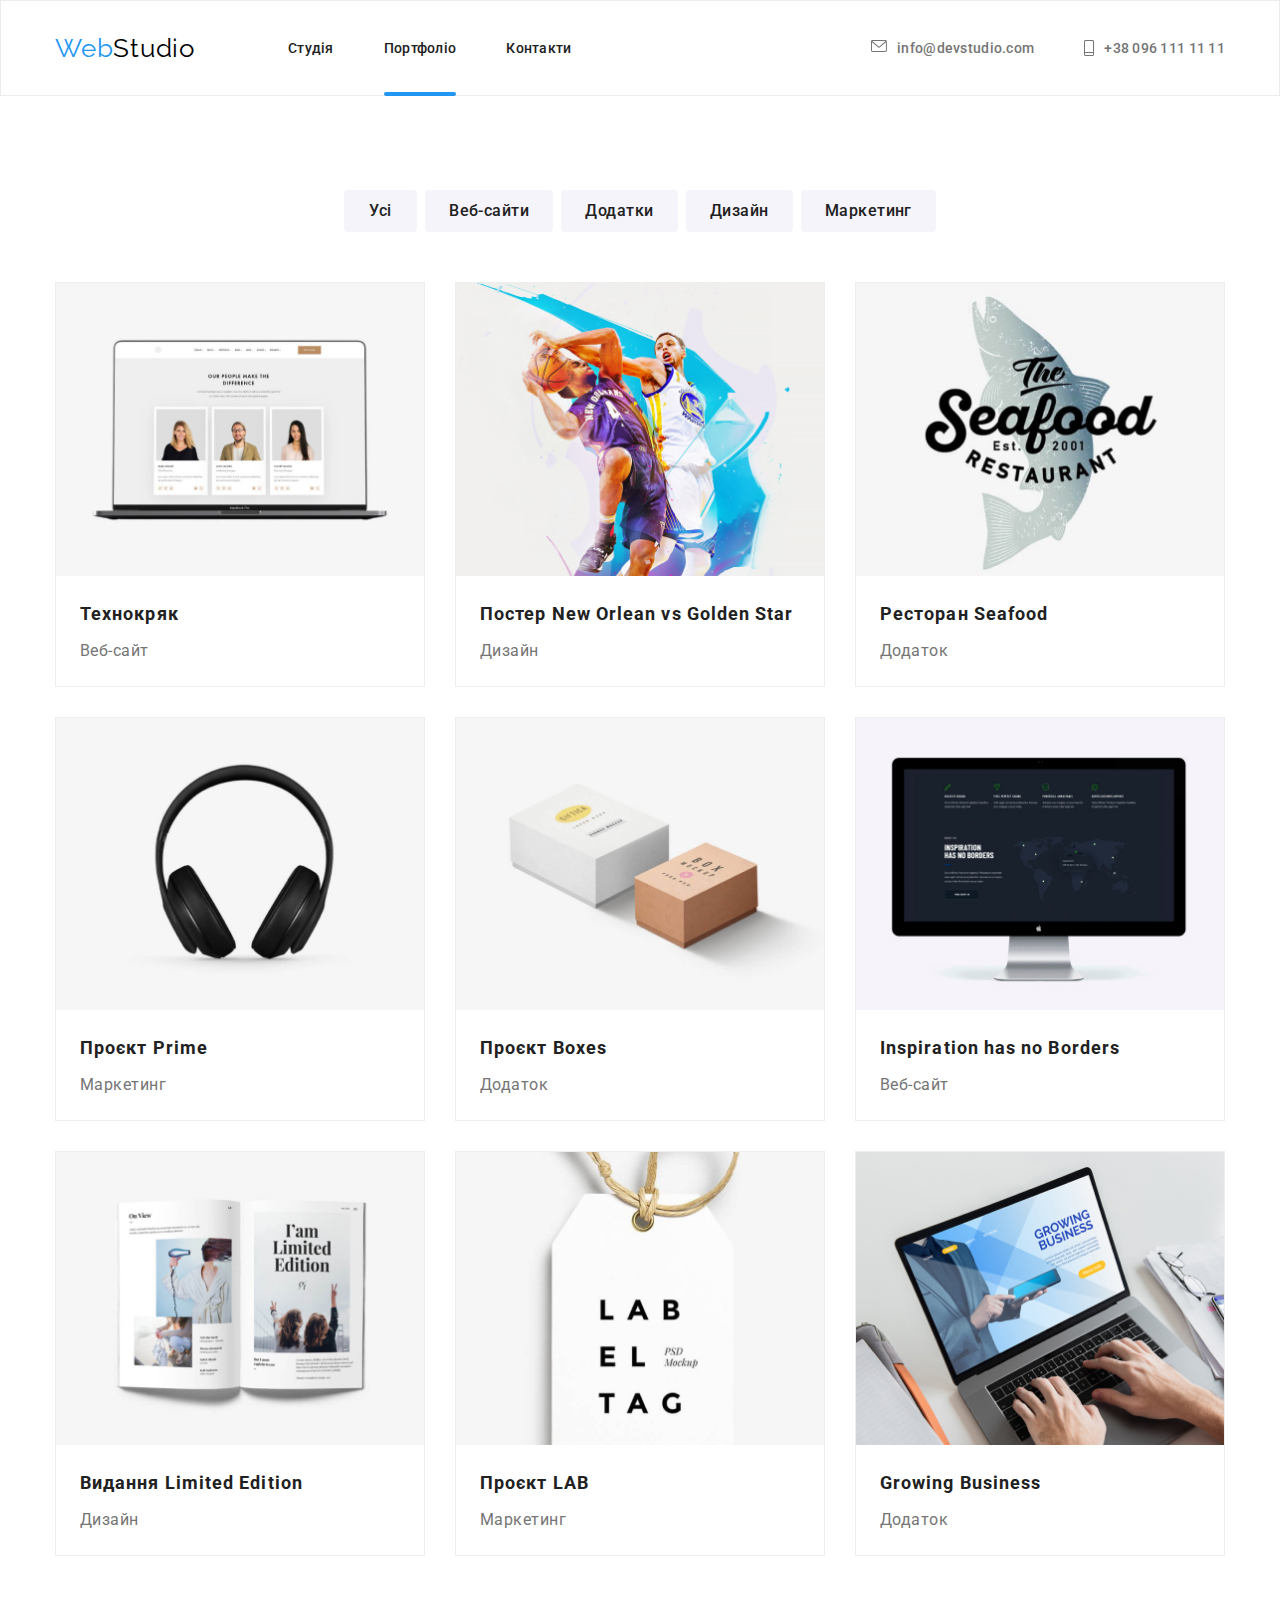
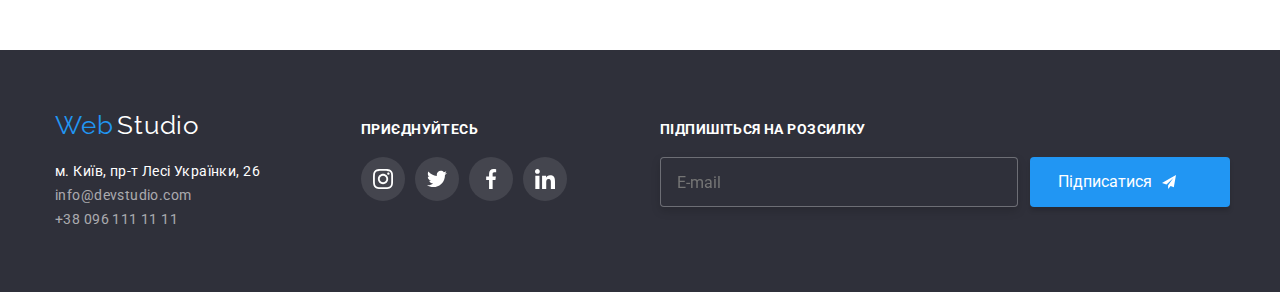
==== portfolio.html @ b342662a "dz" ====
<!DOCTYPE html>
<html lang="uk">
<head>
    <meta charset="UTF-8">
    <meta http-equiv="X-UA-Compatible" content="IE=edge">
    <meta name="viewport" content="width=device-width, initial-scale=1.0">
    <link rel="preconnect" href="https://fonts.googleapis.com">
    <link rel="preconnect" href="https://fonts.gstatic.com" crossorigin>
    <link href="https://fonts.googleapis.com/css2?family=Raleway:wght@700&family=Roboto:wght@400;500;700;900&display=swap" rel="stylesheet">
    <link rel="stylesheet"
    href="https://cdnjs.cloudflare.com/ajax/libs/modern-normalize/1.0.0/modern-normalize.min.css"/>
    <link rel="stylesheet" href="./css/styles.css">
    <title> Document </title>
    <link rel="stylesheet" href="./css/styles.css">
</head>
<body>
    <header class="page-header">
        <div class="container">
            <div class="header-container">
        <nav class="header-nav">
        <div class="logo">
        <a href="./index.html" class="logo-w">Web</a>
        <a href="./index.html" class="logo-st">Studio</a>
        </div>

        <ul class="site-nav-list">
            <li> <a href="./index.html" class="link">Студія</a></li>
            <li> <a href="./portfolio.html" class="link current">Портфоліо</a></li>
            <li> <a href="" class="link">Контакти</a></li>
        </ul>
        </nav>
        <ul class="contact-nav-list">
            <li><a href="mailto:info@devstudio.com" class="link-mail">
                <svg class="icon" width="16" height="12">
                    <use href="./images/icons.svg#mail"></use>
                </svg>
                info@devstudio.com</a>
            </li>
            <li><a href="tel:+380961111111" class="link-tel">
                <svg class="icon" width="10" height="16">
                    <use href="./images/icons.svg#tel"></use>
                </svg>
                +38 096 111 11 11 </a>
            </li>
        </ul>
        </div>
        </div>
    </header>
        <section class="section-portfolio">
            <div class="container-portfolio">    
            <h1 class="visually-hidden"> фільтр</h1>
            <ul class="button-list">
                <li>
                    <button type="button" class="button-filter">Усі</button>
                </li>
                <li>
                    <button type="button" class="button-filter">Веб-сайти</button>
                </li>
                <li>
                    <button type="button" class="button-filter">Додатки</button>
                </li>
                <li>
                    <button type="button" class="button-filter">Дизайн</button>
                </li>
                <li>
                    <button type="button" class="button-filter">Маркетинг</button>
                </li>
            </ul>

            <ul class="list-works">
                <li class="works">
                    <div class="works-img"> 
                    <img src="./images/imgp1.jpg" alt="фото людей" width="370"/>
                    <div class="works-overlay">
                        <p>Ресурс пропонує комплексні пропозиції з різним
                        рівнем функціоналу та сервісів. Все це дозволить
                        відвідувачу отримати вичерпні відомості про компанію чи приватну особу.
                        </p>
                    </div>
                    </div>
                    <div class="works-title">  
                    <h2 class="portfolio-title">Технокряк</h2>
                    <p class="portfolio-paragraph">Веб-сайт</p>
                </div> 
                </li>
                <li class="works">
                    <div class="works-img"> 
                    <img src="./images/imgp2.jpg" alt="два баскетболісти з м'ячем" width="370"/>
                    <div class="works-overlay">
                        <p>Ресурс пропонує комплексні пропозиції з різним
                        рівнем функціоналу та сервісів. Все це дозволить
                        відвідувачу отримати вичерпні відомості про компанію чи приватну особу.
                        </p>
                    </div>
                    </div>
                    <div class="works-title">
                    <h2 class="portfolio-title">Постер New Orlean vs Golden Star</h2>
                    <p class="portfolio-paragraph">Дизайн</p>
                </div>
                </li>
                <li class="works">
                    <div class="works-img"> 
                    <img src="./images/imgp3.jpg" alt="назва ресторану" width="370"/>
                    <div class="works-overlay">
                        <p>Ресурс пропонує комплексні пропозиції з різним
                        рівнем функціоналу та сервісів. Все це дозволить
                        відвідувачу отримати вичерпні відомості про компанію чи приватну особу.
                        </p>
                    </div>
                    </div>
                    <div class="works-title">  
                    <h2 class="portfolio-title">Ресторан Seafood</h2>
                    <p class="portfolio-paragraph">Додаток</p>
                </div>
                </li>
                <li class="works">
                    <div class="works-img"> 
                    <img src="./images/imgp4.jpg" alt="навушники" width="370"/>
                    <div class="works-overlay">
                        <p>Ресурс пропонує комплексні пропозиції з різним
                        рівнем функціоналу та сервісів. Все це дозволить
                        відвідувачу отримати вичерпні відомості про компанію чи приватну особу.
                        </p>
                    </div>
                    </div>
                    <div class="works-title">     
                    <h2 class="portfolio-title">Проєкт Prime</h2>
                    <p class="portfolio-paragraph">Маркетинг</p>
                </div>
                </li>
                <li class="works">
                    <div class="works-img">
                    <img src="./images/imgp5.jpg" alt="дві коробки" width="370"/>
                    <div class="works-overlay">
                        <p>Ресурс пропонує комплексні пропозиції з різним
                        рівнем функціоналу та сервісів. Все це дозволить
                        відвідувачу отримати вичерпні відомості про компанію чи приватну особу.
                        </p>
                    </div>
                    </div>
                    <div class="works-title">    
                    <h2 class="portfolio-title">Проєкт Boxes</h2>
                    <p class="portfolio-paragraph">Додаток</p>
                </div>
                </li>
                <li class="works">
                    <div class="works-img">
                    <img src="./images/imgp6.jpg" alt="монітор" width="370"/>
                    <div class="works-overlay">
                        <p>Ресурс пропонує комплексні пропозиції з різним
                        рівнем функціоналу та сервісів. Все це дозволить
                        відвідувачу отримати вичерпні відомості про компанію чи приватну особу.
                        </p>
                    </div>
                    </div>
                    <div class="works-title">    
                    <h2 class="portfolio-title">Inspiration has no Borders</h2>
                    <p class="portfolio-paragraph">Веб-сайт</p>
                </div>
                </li>
                <li class="works">
                    <div class="works-img">
                    <img src="./images/imgp7.jpg" alt="відкрита книга" width="370"/>
                    <div class="works-overlay">
                        <p>Ресурс пропонує комплексні пропозиції з різним
                        рівнем функціоналу та сервісів. Все це дозволить
                        відвідувачу отримати вичерпні відомості про компанію чи приватну особу.
                        </p>
                    </div>
                    </div>
                    <div class="works-title">    
                    <h2 class="portfolio-title">Видання Limited Edition</h2>
                    <p class="portfolio-paragraph">Дизайн</p>
                </div>
                </li>
                <li class="works">
                    <div class="works-img">
                    <img src="./images/imgp8.jpg" alt="зображеня літер" width="370"/>
                    <div class="works-overlay">
                        <p>Ресурс пропонує комплексні пропозиції з різним
                        рівнем функціоналу та сервісів. Все це дозволить
                        відвідувачу отримати вичерпні відомості про компанію чи приватну особу.
                        </p>
                    </div>
                    </div>
                    <div class="works-title">    
                    <h2 class="portfolio-title">Проєкт LAB</h2>
                    <p class="portfolio-paragraph">Маркетинг</p>
                </div>
                </li>
                <li class="works">
                    <div class="works-img">
                    <img src="./images/imgp9.jpg" alt="ноутбук" width="370"/>
                    <div class="works-overlay">
                        <p>Ресурс пропонує комплексні пропозиції з різним
                        рівнем функціоналу та сервісів. Все це дозволить
                        відвідувачу отримати вичерпні відомості про компанію чи приватну особу.
                        </p>
                    </div>
                    </div>
                    <div class="works-title">    
                    <h2 class="portfolio-title">Growing Business</h2>
                    <p class="portfolio-paragraph">Додаток</p>
                </div>
                </li>
            </ul>
        </div>
    </section>
        
    <footer class="footer">
        <div class="footer-container container">
            <div class="info"> 
            <a href="./index.html" class="logo-w">Web</a>
            <a href="./index.html" class="logo-footer">Studio</a>
            <address>
                <ul class="footer-site-nav-list">
                    <li> <a class="contact-address" href="https://goo.gl/maps/CPtrU1FHBa2aNyZL9" 
                        target="_blank" rel="noopener norewferrer nofollo">
                        м. Київ, пр-т Лесі Українки, 26</a></li>
                    <li> <a class="contact" href="mailto:info@devstudio.com">info@devstudio.com </a></li>
                    <li> <a class="contact" href="tel:+38 0961111111">+38 096 111 11 11 </a></li>
                </ul> 
            </address>
            </div> 
            <div class="footer-box">
                <h3 class="footer-title">Приєднуйтесь</h3>
                <ul class="footer-social">
                    <li class="social-item">
                        <a class="footer-social-link link" href="#"> 
                        <svg class="footer-social-icon" width="20" height="20">
                            <use href="./images/icons.svg#instagram"></use>
                        </svg>
                        </a>
                    </li>
                    <li class="social-item">
                        <a class="footer-social-link link" href="#"> 
                        <svg class="footer-social-icon" width="20" height="20">
                            <use href="./images/icons.svg#twitter"></use>
                        </svg>
                        </a>
                    </li>
                    <li class="social-item">
                        <a class="footer-social-link link" href="#"> 
                        <svg class="footer-social-icon" width="20" height="20">
                            <use href="./images/icons.svg#facebook"></use>
                        </svg>
                        </a>
                    </li>
                    <li class="social-item">
                        <a class="footer-social-link link" href="#"> 
                        <svg class="footer-social-icon" width="20" height="20">
                            <use href="./images/icons.svg#linkedin"></use>
                        </svg>
                        </a>
                    </li>
                </ul>
            </div> 
        <div class="footer-shell">
            <h3 class="footer-title">Підпишіться на розсилку</h3>
                <form class="footer-form">
                    <input type="email" name="user_email" class="footer-form-input" placeholder="E-mail">
                    <button type="submit" class="footer-form-submit">Підписатися
                        <svg class="icon-send" width="24" height="24" >
                            <use href="./images/icons.svg#icon-send"></use>
                        </svg>
                    </button>
                </form>
            </div>   
        </div>
        </footer>
    </body>
    </html>
---- css/styles.css ----
:root {
    --ptimary-text-color:#757575;
    --title-text-color:#212121;
    --accent-color: #2196F3;
    --background-header-color: #FFFFFF; 
    --logo-color: #000000; 
    --background-hero-color: #2F303A; 
    --hero-color: #FFFFFF;
    --background-features-color:#F5F5F5;
    --background-team-color:#F5F4FA;
    --icon-color:#AFB1B8;
    --header-border:#ECECEC;
    --transition-func:250ms cubic-bezier(0.4, 0, 0.2, 1);
    }
    h1, h2, h3, p {
        margin-top: 0;
    }

body {
    color:var(--ptimary-text-color);
    font-family: 'Roboto', sans-serif;
    }
.logo {
    display: flex;
    margin-right: 93px;
}    
.logo-w {
    font-family: 'Raleway', sans-serif;
    font-size: 26px;
    line-height: 1.17;
    letter-spacing: 0.03em;
    text-decoration: none;
    color: var(--accent-color); 
    }
.logo-st {
    font-family: 'Raleway', sans-serif;
    font-size: 26px;
    line-height: 1.17;
    letter-spacing: 0.03em;
    text-decoration: none;
    color:var(--logo-color);
    }
.list, .link, .link-mail, .link-tel, .site-nav-list,
.contact-nav-list, .button-list {
    display: flex;
    list-style: none;
    padding: 0;
    margin: 0;
    transition-property:color;
    transition: var(--transition-func);
    }
.link, .link-mail, .link-tel {
    text-decoration: none;
    color: inherit;
    font-weight: 500;
    font-size: 14px;
    line-height: 1.17;
    letter-spacing: 0.02em;
    }
.site-nav-list .link:hover,
.site-nav-list .link:focus {
    color: var(--accent-color); 
   
    }
.contact-nav-list .link-mail:hover,
.link-tel:hover,
.contact-nav-list .link-mail:focus,
.link-tel:focus{
    color: var(--accent-color); 
}

.link.current {
    position: relative;
    color: var(--accent-color);
}

.link.current:after {
    content: "";
    position: absolute;
    top: 52px;
    left: 0;
    background-color: var(--accent-color);
    display: block;
    width: 100%;
    height: 4px;
    border-radius: 2px;
    opacity: 1;
    transition-property: opacity;
    transition: var(--transition-func);
}
.list {
    display: flex;
    justify-content: center;
    gap: 30px;
    margin-top: 0;
    margin-bottom: 0;
}
.site-nav-list {
    display: flex;
    justify-content: center;
    flex-grow: 1;
    gap: 50px;
}
.contact-nav-list {
    display: flex;
    justify-content: flex-end;
    gap: 50px; 
}
.list-works {
    display: flex;
    flex-wrap: wrap;
    flex-basis: calc((100%-60px)/3);
    gap: 30px;
    padding: 0;
    margin: 50px 0 0 0;
    }
img {
    display: block;
    max-width: 100%;
    height: auto;
}
.page-header {
    padding: 32px 0;
    background-color:var(--background-header-color);
    border:1px solid var(--header-border);
    }
/*--------------site nav--------------*/
.site-nav-list .link {
   
    color: var(--title-text-color) ;
    }
.site-nav-list .contact-nav-list {
    display: flex;
    flex-grow: 1;
    }    
.contact-nav-list .link {
    color: var(--ptimary-text-color) ;
    }
.icon {
    fill: currentColor;
    margin-right: 10px;
}
/*-----------hero-------------*/
.header-nav {
    display: flex;
    justify-content: space-between;
    align-items: center;
}
.header-container {
    display: flex;
    justify-content: space-between;
    flex-grow: 1;
    align-items: center;
}
.container {
    width: 1200px;
    margin-left: auto;
    margin-right: auto;
    margin-top: 0;
    margin-bottom: 0;
    padding: 0 15px 0 15px;
}
.container-portfolio {
    width: 1200px;
    margin-left: auto;
    margin-right: auto;
    margin-top: 0;
    margin-bottom: 0;
    padding: 0 15px 0 15px;
}  

.hero {
    padding: 200px 0;
    background-color: var(--background-hero-color);
    color: var(--hero-color);
    text-transform: uppercase;
    text-align: center;
    width: 1600px;
    height: 600px;
    margin-left: auto;
    margin-right: auto;
    background-image: linear-gradient(to right,
    rgba(47, 48, 58, 0.4), rgba(47, 48, 58, 0.4)),
    url("../images/Img\ \(1\).jpg");
    }
.title {
    margin-top: 0;
    margin-bottom: 0;
    margin-left: auto;
    margin-right: auto;
    
    width: 696px;
    font-weight: 900;
    font-size: 44px;
    line-height: 1.36;
    letter-spacing: 0.06em;
    }
.features-img {
    position: relative;
}
.features-text {
    position: absolute;
    bottom: 0;
    margin: 0;
    padding: 27px 0;
    text-align: center;
    text-transform: uppercase;
    color: var(--hero-color);
    background-color: rgba(47, 48, 58, 0.8);
    width: 100%;
    
    font-weight: 700;
    font-size: 14px;
    line-height: 1.172;
    letter-spacing: 0.03em;
}  
.button {
    margin-top: 40px;
    border: 2px solid transparent;
    background-color: var(--accent-color);
    color: var(--hero-color);
    cursor: pointer;
    font-family: inherit;
    font-weight: 700;
    font-size: 16px;
    line-height: 1.88;
    letter-spacing: 0.06em;
    border-radius: 4px;
    padding: 10px 32px;
    min-width: 216px;
    height: 50px;
    }
.button-list {
    display: flex;
    justify-content: center;
    gap: 8px;
    margin-top: 0;
    margin-bottom: 0;
    }
.button-filter {
    
    margin: 0;
    padding: 6px 22px;
    min-width: 73px;
    background-color: var(--background-team-color);
    color: var(--title-text-color);
    border: 2px solid transparent;
    border-radius: 4px;
    cursor: pointer;
    font-family: inherit;
    font-weight: 500;
    font-size: 16px;
    line-height: 1.62; 
    letter-spacing: 0.03em; 
    transition-property: box-shadow, color, background-color;
    transition: var(--transition-func);

}   
.button-filter:hover, .button-filter:focus {
    box-shadow: 0px 3px 1px rgba(0, 0, 0, 0.1), 0px 1px 2px rgba(0, 0, 0, 0.08), 0px 2px 2px rgba(0, 0, 0, 0.12);
    border-radius: 4px;
    background-color: var(--accent-color);
    color: var(--hero-color);
}
.section-title {
    margin-bottom: 50px;
    color: var(--title-text-color);
    text-align: center;
    font-size: 36px;
    line-height: 1.17;
    letter-spacing: 0.06em;
   
    }
.section-features {
    margin: 0;
    padding: 94px 0;
  
    }
.section-features-title{
    margin: 0;
    padding: 0 0 94px 0;
   
}   
.features-title {
    margin-bottom: 0;
    color: var(--title-text-color);
    text-transform: uppercase;
    font-size: 14px;
    line-height: 1.17;
    letter-spacing: 0.03em;
    }
.features-list {
    width: 270px;
}

.features-list::before {
    display: block;
    content: "";
    height: 120px;
    margin-bottom: 30px;
    background-repeat: no-repeat;
    background-position: center;
    background-color:var(--background-team-color);
}
.icon-attention::before {
    background-image: url(../images/antenna.svg);  
}
.icon-punctuality::before {
    background-image: url(../images/clock.svg);  
}
.icon-planning::before {
    background-image: url(../images/diagram.svg);  
}
.icon-technology::before {
    background-image: url(../images/astronaut.svg);   
}
.features-paragraph {
    margin-top: 10px;
    margin-bottom: 0;
    font-size: 14px;
    line-height: 1.71;
    letter-spacing: 0.03em;
 }
.section-team {
    margin: 0;
    padding: 94px 0;
    background-color: var(--background-team-color);
 }
 .section-client {
    margin: 0;
    padding: 94px 0;
       
 }
 .img-team {
    background-color: var(--hero-color);
    box-shadow: 0px 1px 3px rgba(0, 0, 0, 0.12), 0px 1px 1px rgba(0, 0, 0, 0.14), 0px 2px 1px rgba(0, 0, 0, 0.2);
    border-radius: 0px 0px 4px 4px;
 }
.name-title {
    display: flex;
    justify-content: center;
    margin-top: 30px;
    margin-bottom: 0;
    color: var(--title-text-color);
    font-weight: 500;
    font-size: 16px;
    line-height: 1.17;
    letter-spacing: 0.03em;
    }
.name-paragraph {
    display: flex;
    justify-content: center;
    margin-top: 10px;
    margin-bottom: 0;
    font-size: 16px;
    line-height: 1.17;
    letter-spacing: 0.03em;
    }
.social {
    display: flex;
    padding: 16px 32px 30px 32px;
    gap: 10px;
    margin: 0;
    list-style: none;
}
.footer-social {
    list-style: none;
    display: flex; 
}
.social-icon .footer-social-icon {
    fill: currentColor;
}
.social-link:hover, .social-link:focus,
.footer-social-link:hover, .footer-social-link:focus {
    fill: var(--hero-color);
    background-color: var(--accent-color);
}
.social-link {
    display: flex;
    align-items: center;
    justify-content: center;
    width: 44px;
    height: 44px;
    background-color: var(--background-header-color);
    fill: var(--icon-color);
    border-radius: 50%;
    transition-property: fill, background-color;
    transition: var(--transition-func);
}
.client-list {
    display: flex;
    justify-content: center;
    align-items: center;
    list-style: none;
    margin: 0;
    padding: 0;
    gap: 30px;
}
.client-link {
    display: inline-block;
    padding: 16px 32px;
    width: 170px;
    height: 92px;
    border: 1px solid #AFB1B8;
    border-radius: 4px;
    fill:var(--icon-color) ;
    transition-property: fill;
    transition: var(--transition-func);
}
.client-link:hover, .client-link:focus {
    fill:var(--accent-color);
    border-color: var(--accent-color);
}
.client-icon {
    width: 106px; 
    height: 60px; 
 }
/*---------portfolio--------*/  
.section-portfolio {
    padding: 94px 0;
}
.works:hover {
    box-shadow: 0px 1px 1px rgba(0, 0, 0, 0.12), 0px 4px 4px rgba(0, 0, 0, 0.06), 1px 4px 6px rgba(0, 0, 0, 0.16);
}
.works {
    background:var(--hero-color);  
    border: 1px solid #EEEEEE;
    list-style: none;
    flex-basis: calc((100% - 60px) / 3);
    transition: box-shadow; 
    transition: var(--transition-func);
    
}
.works-img {
    position: relative; 
    overflow: hidden;
}
.works:hover .works-overlay{
    transform: translateY(0);
}
.works-overlay {
    position: absolute;
    top: 0;
    left: 0;
    transform: translateY(101%);
    transition: transform; 
    transition: var(--transition-func);
    width: 100%;
    height: 100%;
    padding: 63px 24px;
    color: var(--hero-color);
    background-color:rgba(33, 150, 243, 0.9);
    font-weight: 400;
    font-size: 18px;
    line-height: 1.556;
    letter-spacing: 0.03em;
}

.works-title {
    padding: 20px 24px;
}
.portfolio-title {
    margin: 0;
    color: var(--title-text-color);
    font-size: 18px;
    line-height: 2;
    letter-spacing: 0.06em;
    }
.portfolio-paragraph {
    margin-top: 4px;
    margin-bottom: 0;
    color: var(--ptimary-text-color);
    font-size: 16px;
    line-height: 1.88; 
    letter-spacing: 0.03em;
}

/*---------footer-----------*/
.footer {
    background-color: var(--background-hero-color);
    padding: 60px 0;
}
.footer-container {
    width: 1200px;
    display: flex;
    align-items: baseline;
    margin: auto;
}
.info {
    min-width: 236px;
    margin-right: 70px;
}
.logo-footer {
    font-family: 'Raleway', sans-serif;
    font-size: 26px;
    line-height: 1.17;
    letter-spacing: 0.03em;
    text-decoration: none;
    color:var(--hero-color);
    }
.footer-site-nav-list {
    list-style: none;
    padding: 20px 0 0 0;
    margin: 0; 
}
.footer-title {
    padding-top: 0;
    margin-bottom: 0;
    color: var(--background-header-color);
    text-transform: uppercase;
    font-size: 14px;
    line-height: 1.17;
    letter-spacing: 0.03em;
    }
.footer-social-link {
    display: flex;
    align-items: center;
    justify-content: center;
    width: 44px;
    height: 44px;
    background-color: rgba(255, 255, 255, 0.1);
    fill: var(--background-header-color);
    border-radius: 50%;
    padding: 0;
    transition-property: fill, background-color;
    transition: var(--transition-func);
}
.footer-social {
    display: flex;
    gap: 10px;
    padding: 0;
    margin: 20px 0 0 0;
}
.contact {
    font-style: normal;
    text-decoration: none;
    color:rgba(255, 255, 255, 0.6);
    font-size: 14px;
    line-height: 1.71;
    letter-spacing: 0.03em;
}
.footer-contact {
    margin-top: 12px;
}
.contact-address {
    font-style: normal;
    text-decoration: none;
    color:var(--hero-color);
    font-size: 14px;
    line-height: 1.71;
    letter-spacing: 0.03em;
}
.footer-shell {
    margin-left: 93px;
}
.footer-form {
    display: flex;
    margin-top: 20px;
}

.footer-form-input{
    width: 358px;
    height: 50px;
    padding-left: 16px;
    margin-right: 12px;
    border-radius: 4px;
    color: var(--hero-color);
    border: 1px solid rgba(255, 255, 255, 0.3);
    filter: drop-shadow(0px 4px 4px rgba(0, 0, 0, 0.15));
    transition: border-color var(--transition-func);
    background-color: var(--background-hero-color);
}
.footer-form-input:focus {
    outline: none;
    border-color: var(--accent-color);
}
.footer-form-submit {
    display: flex;
    align-items: center;
    text-align: center;
    padding-left: 28px;
    width: 200px;
    height: 50px;
    color: var(--hero-color);
    background:var(--accent-color);
    border: var(--accent-color);
    box-shadow: 0px 4px 4px rgba(0, 0, 0, 0.15);
    border-radius: 4px;
    cursor: pointer;
}
.icon-send {
    padding-left: 10px;
}
.visually-hidden {
      position: absolute;
      white-space: nowrap;
      width: 1px;
      height: 1px;
      overflow: hidden;
      border: 0;
      padding: 0;
      clip: rect(0 0 0 0);
      clip-path: inset(50%);
      margin: -1px;
  }
  /*-------modal--------*/
.backdrop {
    position: fixed;
    top: 0;
    left: 0;
    width: 100%;
    height: 100%;
    background-color: rgba(0, 0, 0, 0.2);
    opacity: 1;
    transition-property: visibility opacity;
    transition: var(--transition-func);
}
.button-modal {
    position: absolute;
    top: 0;
    right: 0;
    padding: 0;
    margin: 0;
    border: 0;
 }
.icon-close {
    background: var(--hero-color);
}
.modal {
    width: 100%;
    max-width: 528px;
    height: 100%;
    max-height: 581px;
    position: absolute;
    top: 50%;
    left: 50%;
    padding: 40px;
    transform: translate(-50%, -50%) scale(100%) ;
    background-color: var(--hero-color);
    box-shadow: 0px 1px 3px rgba(0, 0, 0, 0.12), 0px 1px 1px rgba(0, 0, 0, 0.14), 0px 2px 1px rgba(0, 0, 0, 0.2);
    border-radius: 4px;
    transition-property: transform opaciti ;
    transition-duration: 1000ms;
    transition-timing-function: cubic-bezier(0.4, 0, 0.2, 1);
   
}
.backdrop.is-hidden .modal {
    transform: translate(-50%, -50%) scale(0%);

}
.backdrop.is-hidden {
    visibility: hidden;
    opacity: 1;
    pointer-events: none;
    transition: opaciti;
}
.modal-form {
    display: flex;
    flex-direction: column;
}
.feedback-form {
    font-weight: 700;
    font-size: 20px;
    line-height: 1.15;
    letter-spacing: 0.03em;
    color:var(--title-text-color);
}
.modal-form-field {
    margin-bottom: 10px;
}
.modal-form-desc {
    display: block;
    margin-bottom: 4px;
    font-size: 12px;
    line-height: 1.167;
    letter-spacing: 0.01em;
    color: var(--ptimary-text-color)

}
.modal-form-input {
    width: 100%;
    height: 40px;
    border: 1px solid rgba(33, 33, 33, 0.2);
    border-radius: 4px;
    padding-left: 42px;
    transition: border-color var(--transition-func);
}
.modal-form-input:focus {
    outline: none;
    border-color: var(--accent-color);
}
.modal-form-input:focus + .form-field-icon {
    fill: var(--accent-color);
}
.modal-form-wrapper {
    display: block;
    position: relative;
     
}
.form-field-icon {
    position: absolute;
    top: 50%;
    left: 12px;
    transform: translateY(-50%);
    transition: fill var(--transition-func);
}
.modal-form-message {
    resize: none;
    width: 100%;
    height: 120px;
    padding: 12px 16px;
    transition: border-color var(--transition-func);
    border: 1px solid rgba(33, 33, 33, 0.2);
    border-radius: 4px;
}
.modal-form-message::placeholder{
    font-size: 12px;
    line-height: 1.167;
    letter-spacing: 0.01em;
    color: rgba(117, 117, 117, 0.5);
}

.modal-form-message:focus {
    outline: none;
    border-color: var(--accent-color);
}
.modal-form-check-desc::before{
    display: block;
    content: "";
    margin-right: 8px;
    width: 16px;
    height: 15px;
    border: 1px solid var(--title-text-color);
    cursor: pointer;
    border-radius: 2px;
}
.modal-form-check:checked + .modal-form-check-desc::before {
background-image: url(../images/icon-check.svg);
}
.modal-form-check:focus + .modal-form-check-desc::before {
outline: var(--accent-color);
}
.modal-form-check-desc {
    display:flex;
    align-items: center;
    font-size: 14px;
    line-height: 1.714;
    letter-spacing: 0.03em;
    color: var(--ptimary-text-color);  
    margin-bottom: 30px;
}
.modal-form-submit {
    display: block;
    padding: 0;
    margin-left: auto;
    margin-right: auto;
    width: 200px;
    height: 50px;
    color: var(--hero-color);
    background:var(--accent-color);
    border: var(--accent-color);
    box-shadow: 0px 4px 4px rgba(0, 0, 0, 0.15);
    border-radius: 4px;
    cursor: pointer;
}
.link-form{
    color: var(--accent-color);
}
---- css/styles.css ----
:root {
    --ptimary-text-color:#757575;
    --title-text-color:#212121;
    --accent-color: #2196F3;
    --background-header-color: #FFFFFF; 
    --logo-color: #000000; 
    --background-hero-color: #2F303A; 
    --hero-color: #FFFFFF;
    --background-features-color:#F5F5F5;
    --background-team-color:#F5F4FA;
    --icon-color:#AFB1B8;
    --header-border:#ECECEC;
    --transition-func:250ms cubic-bezier(0.4, 0, 0.2, 1);
    }
    h1, h2, h3, p {
        margin-top: 0;
    }

body {
    color:var(--ptimary-text-color);
    font-family: 'Roboto', sans-serif;
    }
.logo {
    display: flex;
    margin-right: 93px;
}    
.logo-w {
    font-family: 'Raleway', sans-serif;
    font-size: 26px;
    line-height: 1.17;
    letter-spacing: 0.03em;
    text-decoration: none;
    color: var(--accent-color); 
    }
.logo-st {
    font-family: 'Raleway', sans-serif;
    font-size: 26px;
    line-height: 1.17;
    letter-spacing: 0.03em;
    text-decoration: none;
    color:var(--logo-color);
    }
.list, .link, .link-mail, .link-tel, .site-nav-list,
.contact-nav-list, .button-list {
    display: flex;
    list-style: none;
    padding: 0;
    margin: 0;
    transition-property:color;
    transition: var(--transition-func);
    }
.link, .link-mail, .link-tel {
    text-decoration: none;
    color: inherit;
    font-weight: 500;
    font-size: 14px;
    line-height: 1.17;
    letter-spacing: 0.02em;
    }
.site-nav-list .link:hover,
.site-nav-list .link:focus {
    color: var(--accent-color); 
   
    }
.contact-nav-list .link-mail:hover,
.link-tel:hover,
.contact-nav-list .link-mail:focus,
.link-tel:focus{
    color: var(--accent-color); 
}

.link.current {
    position: relative;
    color: var(--accent-color);
}

.link.current:after {
    content: "";
    position: absolute;
    top: 52px;
    left: 0;
    background-color: var(--accent-color);
    display: block;
    width: 100%;
    height: 4px;
    border-radius: 2px;
    opacity: 1;
    transition-property: opacity;
    transition: var(--transition-func);
}
.list {
    display: flex;
    justify-content: center;
    gap: 30px;
    margin-top: 0;
    margin-bottom: 0;
}
.site-nav-list {
    display: flex;
    justify-content: center;
    flex-grow: 1;
    gap: 50px;
}
.contact-nav-list {
    display: flex;
    justify-content: flex-end;
    gap: 50px; 
}
.list-works {
    display: flex;
    flex-wrap: wrap;
    flex-basis: calc((100%-60px)/3);
    gap: 30px;
    padding: 0;
    margin: 50px 0 0 0;
    }
img {
    display: block;
    max-width: 100%;
    height: auto;
}
.page-header {
    padding: 32px 0;
    background-color:var(--background-header-color);
    border:1px solid var(--header-border);
    }
/*--------------site nav--------------*/
.site-nav-list .link {
   
    color: var(--title-text-color) ;
    }
.site-nav-list .contact-nav-list {
    display: flex;
    flex-grow: 1;
    }    
.contact-nav-list .link {
    color: var(--ptimary-text-color) ;
    }
.icon {
    fill: currentColor;
    margin-right: 10px;
}
/*-----------hero-------------*/
.header-nav {
    display: flex;
    justify-content: space-between;
    align-items: center;
}
.header-container {
    display: flex;
    justify-content: space-between;
    flex-grow: 1;
    align-items: center;
}
.container {
    width: 1200px;
    margin-left: auto;
    margin-right: auto;
    margin-top: 0;
    margin-bottom: 0;
    padding: 0 15px 0 15px;
}
.container-portfolio {
    width: 1200px;
    margin-left: auto;
    margin-right: auto;
    margin-top: 0;
    margin-bottom: 0;
    padding: 0 15px 0 15px;
}  

.hero {
    padding: 200px 0;
    background-color: var(--background-hero-color);
    color: var(--hero-color);
    text-transform: uppercase;
    text-align: center;
    width: 1600px;
    height: 600px;
    margin-left: auto;
    margin-right: auto;
    background-image: linear-gradient(to right,
    rgba(47, 48, 58, 0.4), rgba(47, 48, 58, 0.4)),
    url("../images/Img\ \(1\).jpg");
    }
.title {
    margin-top: 0;
    margin-bottom: 0;
    margin-left: auto;
    margin-right: auto;
    
    width: 696px;
    font-weight: 900;
    font-size: 44px;
    line-height: 1.36;
    letter-spacing: 0.06em;
    }
.features-img {
    position: relative;
}
.features-text {
    position: absolute;
    bottom: 0;
    margin: 0;
    padding: 27px 0;
    text-align: center;
    text-transform: uppercase;
    color: var(--hero-color);
    background-color: rgba(47, 48, 58, 0.8);
    width: 100%;
    
    font-weight: 700;
    font-size: 14px;
    line-height: 1.172;
    letter-spacing: 0.03em;
}  
.button {
    margin-top: 40px;
    border: 2px solid transparent;
    background-color: var(--accent-color);
    color: var(--hero-color);
    cursor: pointer;
    font-family: inherit;
    font-weight: 700;
    font-size: 16px;
    line-height: 1.88;
    letter-spacing: 0.06em;
    border-radius: 4px;
    padding: 10px 32px;
    min-width: 216px;
    height: 50px;
    }
.button-list {
    display: flex;
    justify-content: center;
    gap: 8px;
    margin-top: 0;
    margin-bottom: 0;
    }
.button-filter {
    
    margin: 0;
    padding: 6px 22px;
    min-width: 73px;
    background-color: var(--background-team-color);
    color: var(--title-text-color);
    border: 2px solid transparent;
    border-radius: 4px;
    cursor: pointer;
    font-family: inherit;
    font-weight: 500;
    font-size: 16px;
    line-height: 1.62; 
    letter-spacing: 0.03em; 
    transition-property: box-shadow, color, background-color;
    transition: var(--transition-func);

}   
.button-filter:hover, .button-filter:focus {
    box-shadow: 0px 3px 1px rgba(0, 0, 0, 0.1), 0px 1px 2px rgba(0, 0, 0, 0.08), 0px 2px 2px rgba(0, 0, 0, 0.12);
    border-radius: 4px;
    background-color: var(--accent-color);
    color: var(--hero-color);
}
.section-title {
    margin-bottom: 50px;
    color: var(--title-text-color);
    text-align: center;
    font-size: 36px;
    line-height: 1.17;
    letter-spacing: 0.06em;
   
    }
.section-features {
    margin: 0;
    padding: 94px 0;
  
    }
.section-features-title{
    margin: 0;
    padding: 0 0 94px 0;
   
}   
.features-title {
    margin-bottom: 0;
    color: var(--title-text-color);
    text-transform: uppercase;
    font-size: 14px;
    line-height: 1.17;
    letter-spacing: 0.03em;
    }
.features-list {
    width: 270px;
}

.features-list::before {
    display: block;
    content: "";
    height: 120px;
    margin-bottom: 30px;
    background-repeat: no-repeat;
    background-position: center;
    background-color:var(--background-team-color);
}
.icon-attention::before {
    background-image: url(../images/antenna.svg);  
}
.icon-punctuality::before {
    background-image: url(../images/clock.svg);  
}
.icon-planning::before {
    background-image: url(../images/diagram.svg);  
}
.icon-technology::before {
    background-image: url(../images/astronaut.svg);   
}
.features-paragraph {
    margin-top: 10px;
    margin-bottom: 0;
    font-size: 14px;
    line-height: 1.71;
    letter-spacing: 0.03em;
 }
.section-team {
    margin: 0;
    padding: 94px 0;
    background-color: var(--background-team-color);
 }
 .section-client {
    margin: 0;
    padding: 94px 0;
       
 }
 .img-team {
    background-color: var(--hero-color);
    box-shadow: 0px 1px 3px rgba(0, 0, 0, 0.12), 0px 1px 1px rgba(0, 0, 0, 0.14), 0px 2px 1px rgba(0, 0, 0, 0.2);
    border-radius: 0px 0px 4px 4px;
 }
.name-title {
    display: flex;
    justify-content: center;
    margin-top: 30px;
    margin-bottom: 0;
    color: var(--title-text-color);
    font-weight: 500;
    font-size: 16px;
    line-height: 1.17;
    letter-spacing: 0.03em;
    }
.name-paragraph {
    display: flex;
    justify-content: center;
    margin-top: 10px;
    margin-bottom: 0;
    font-size: 16px;
    line-height: 1.17;
    letter-spacing: 0.03em;
    }
.social {
    display: flex;
    padding: 16px 32px 30px 32px;
    gap: 10px;
    margin: 0;
    list-style: none;
}
.footer-social {
    list-style: none;
    display: flex; 
}
.social-icon .footer-social-icon {
    fill: currentColor;
}
.social-link:hover, .social-link:focus,
.footer-social-link:hover, .footer-social-link:focus {
    fill: var(--hero-color);
    background-color: var(--accent-color);
}
.social-link {
    display: flex;
    align-items: center;
    justify-content: center;
    width: 44px;
    height: 44px;
    background-color: var(--background-header-color);
    fill: var(--icon-color);
    border-radius: 50%;
    transition-property: fill, background-color;
    transition: var(--transition-func);
}
.client-list {
    display: flex;
    justify-content: center;
    align-items: center;
    list-style: none;
    margin: 0;
    padding: 0;
    gap: 30px;
}
.client-link {
    display: inline-block;
    padding: 16px 32px;
    width: 170px;
    height: 92px;
    border: 1px solid #AFB1B8;
    border-radius: 4px;
    fill:var(--icon-color) ;
    transition-property: fill;
    transition: var(--transition-func);
}
.client-link:hover, .client-link:focus {
    fill:var(--accent-color);
    border-color: var(--accent-color);
}
.client-icon {
    width: 106px; 
    height: 60px; 
 }
/*---------portfolio--------*/  
.section-portfolio {
    padding: 94px 0;
}
.works:hover {
    box-shadow: 0px 1px 1px rgba(0, 0, 0, 0.12), 0px 4px 4px rgba(0, 0, 0, 0.06), 1px 4px 6px rgba(0, 0, 0, 0.16);
}
.works {
    background:var(--hero-color);  
    border: 1px solid #EEEEEE;
    list-style: none;
    flex-basis: calc((100% - 60px) / 3);
    transition: box-shadow; 
    transition: var(--transition-func);
    
}
.works-img {
    position: relative; 
    overflow: hidden;
}
.works:hover .works-overlay{
    transform: translateY(0);
}
.works-overlay {
    position: absolute;
    top: 0;
    left: 0;
    transform: translateY(101%);
    transition: transform; 
    transition: var(--transition-func);
    width: 100%;
    height: 100%;
    padding: 63px 24px;
    color: var(--hero-color);
    background-color:rgba(33, 150, 243, 0.9);
    font-weight: 400;
    font-size: 18px;
    line-height: 1.556;
    letter-spacing: 0.03em;
}

.works-title {
    padding: 20px 24px;
}
.portfolio-title {
    margin: 0;
    color: var(--title-text-color);
    font-size: 18px;
    line-height: 2;
    letter-spacing: 0.06em;
    }
.portfolio-paragraph {
    margin-top: 4px;
    margin-bottom: 0;
    color: var(--ptimary-text-color);
    font-size: 16px;
    line-height: 1.88; 
    letter-spacing: 0.03em;
}

/*---------footer-----------*/
.footer {
    background-color: var(--background-hero-color);
    padding: 60px 0;
}
.footer-container {
    width: 1200px;
    display: flex;
    align-items: baseline;
    margin: auto;
}
.info {
    min-width: 236px;
    margin-right: 70px;
}
.logo-footer {
    font-family: 'Raleway', sans-serif;
    font-size: 26px;
    line-height: 1.17;
    letter-spacing: 0.03em;
    text-decoration: none;
    color:var(--hero-color);
    }
.footer-site-nav-list {
    list-style: none;
    padding: 20px 0 0 0;
    margin: 0; 
}
.footer-title {
    padding-top: 0;
    margin-bottom: 0;
    color: var(--background-header-color);
    text-transform: uppercase;
    font-size: 14px;
    line-height: 1.17;
    letter-spacing: 0.03em;
    }
.footer-social-link {
    display: flex;
    align-items: center;
    justify-content: center;
    width: 44px;
    height: 44px;
    background-color: rgba(255, 255, 255, 0.1);
    fill: var(--background-header-color);
    border-radius: 50%;
    padding: 0;
    transition-property: fill, background-color;
    transition: var(--transition-func);
}
.footer-social {
    display: flex;
    gap: 10px;
    padding: 0;
    margin: 20px 0 0 0;
}
.contact {
    font-style: normal;
    text-decoration: none;
    color:rgba(255, 255, 255, 0.6);
    font-size: 14px;
    line-height: 1.71;
    letter-spacing: 0.03em;
}
.footer-contact {
    margin-top: 12px;
}
.contact-address {
    font-style: normal;
    text-decoration: none;
    color:var(--hero-color);
    font-size: 14px;
    line-height: 1.71;
    letter-spacing: 0.03em;
}
.footer-shell {
    margin-left: 93px;
}
.footer-form {
    display: flex;
    margin-top: 20px;
}

.footer-form-input{
    width: 358px;
    height: 50px;
    padding-left: 16px;
    margin-right: 12px;
    border-radius: 4px;
    color: var(--hero-color);
    border: 1px solid rgba(255, 255, 255, 0.3);
    filter: drop-shadow(0px 4px 4px rgba(0, 0, 0, 0.15));
    transition: border-color var(--transition-func);
    background-color: var(--background-hero-color);
}
.footer-form-input:focus {
    outline: none;
    border-color: var(--accent-color);
}
.footer-form-submit {
    display: flex;
    align-items: center;
    text-align: center;
    padding-left: 28px;
    width: 200px;
    height: 50px;
    color: var(--hero-color);
    background:var(--accent-color);
    border: var(--accent-color);
    box-shadow: 0px 4px 4px rgba(0, 0, 0, 0.15);
    border-radius: 4px;
    cursor: pointer;
}
.icon-send {
    padding-left: 10px;
}
.visually-hidden {
      position: absolute;
      white-space: nowrap;
      width: 1px;
      height: 1px;
      overflow: hidden;
      border: 0;
      padding: 0;
      clip: rect(0 0 0 0);
      clip-path: inset(50%);
      margin: -1px;
  }
  /*-------modal--------*/
.backdrop {
    position: fixed;
    top: 0;
    left: 0;
    width: 100%;
    height: 100%;
    background-color: rgba(0, 0, 0, 0.2);
    opacity: 1;
    transition-property: visibility opacity;
    transition: var(--transition-func);
}
.button-modal {
    position: absolute;
    top: 0;
    right: 0;
    padding: 0;
    margin: 0;
    border: 0;
 }
.icon-close {
    background: var(--hero-color);
}
.modal {
    width: 100%;
    max-width: 528px;
    height: 100%;
    max-height: 581px;
    position: absolute;
    top: 50%;
    left: 50%;
    padding: 40px;
    transform: translate(-50%, -50%) scale(100%) ;
    background-color: var(--hero-color);
    box-shadow: 0px 1px 3px rgba(0, 0, 0, 0.12), 0px 1px 1px rgba(0, 0, 0, 0.14), 0px 2px 1px rgba(0, 0, 0, 0.2);
    border-radius: 4px;
    transition-property: transform opaciti ;
    transition-duration: 1000ms;
    transition-timing-function: cubic-bezier(0.4, 0, 0.2, 1);
   
}
.backdrop.is-hidden .modal {
    transform: translate(-50%, -50%) scale(0%);

}
.backdrop.is-hidden {
    visibility: hidden;
    opacity: 1;
    pointer-events: none;
    transition: opaciti;
}
.modal-form {
    display: flex;
    flex-direction: column;
}
.feedback-form {
    font-weight: 700;
    font-size: 20px;
    line-height: 1.15;
    letter-spacing: 0.03em;
    color:var(--title-text-color);
}
.modal-form-field {
    margin-bottom: 10px;
}
.modal-form-desc {
    display: block;
    margin-bottom: 4px;
    font-size: 12px;
    line-height: 1.167;
    letter-spacing: 0.01em;
    color: var(--ptimary-text-color)

}
.modal-form-input {
    width: 100%;
    height: 40px;
    border: 1px solid rgba(33, 33, 33, 0.2);
    border-radius: 4px;
    padding-left: 42px;
    transition: border-color var(--transition-func);
}
.modal-form-input:focus {
    outline: none;
    border-color: var(--accent-color);
}
.modal-form-input:focus + .form-field-icon {
    fill: var(--accent-color);
}
.modal-form-wrapper {
    display: block;
    position: relative;
     
}
.form-field-icon {
    position: absolute;
    top: 50%;
    left: 12px;
    transform: translateY(-50%);
    transition: fill var(--transition-func);
}
.modal-form-message {
    resize: none;
    width: 100%;
    height: 120px;
    padding: 12px 16px;
    transition: border-color var(--transition-func);
    border: 1px solid rgba(33, 33, 33, 0.2);
    border-radius: 4px;
}
.modal-form-message::placeholder{
    font-size: 12px;
    line-height: 1.167;
    letter-spacing: 0.01em;
    color: rgba(117, 117, 117, 0.5);
}

.modal-form-message:focus {
    outline: none;
    border-color: var(--accent-color);
}
.modal-form-check-desc::before{
    display: block;
    content: "";
    margin-right: 8px;
    width: 16px;
    height: 15px;
    border: 1px solid var(--title-text-color);
    cursor: pointer;
    border-radius: 2px;
}
.modal-form-check:checked + .modal-form-check-desc::before {
background-image: url(../images/icon-check.svg);
}
.modal-form-check:focus + .modal-form-check-desc::before {
outline: var(--accent-color);
}
.modal-form-check-desc {
    display:flex;
    align-items: center;
    font-size: 14px;
    line-height: 1.714;
    letter-spacing: 0.03em;
    color: var(--ptimary-text-color);  
    margin-bottom: 30px;
}
.modal-form-submit {
    display: block;
    padding: 0;
    margin-left: auto;
    margin-right: auto;
    width: 200px;
    height: 50px;
    color: var(--hero-color);
    background:var(--accent-color);
    border: var(--accent-color);
    box-shadow: 0px 4px 4px rgba(0, 0, 0, 0.15);
    border-radius: 4px;
    cursor: pointer;
}
.link-form{
    color: var(--accent-color);
}
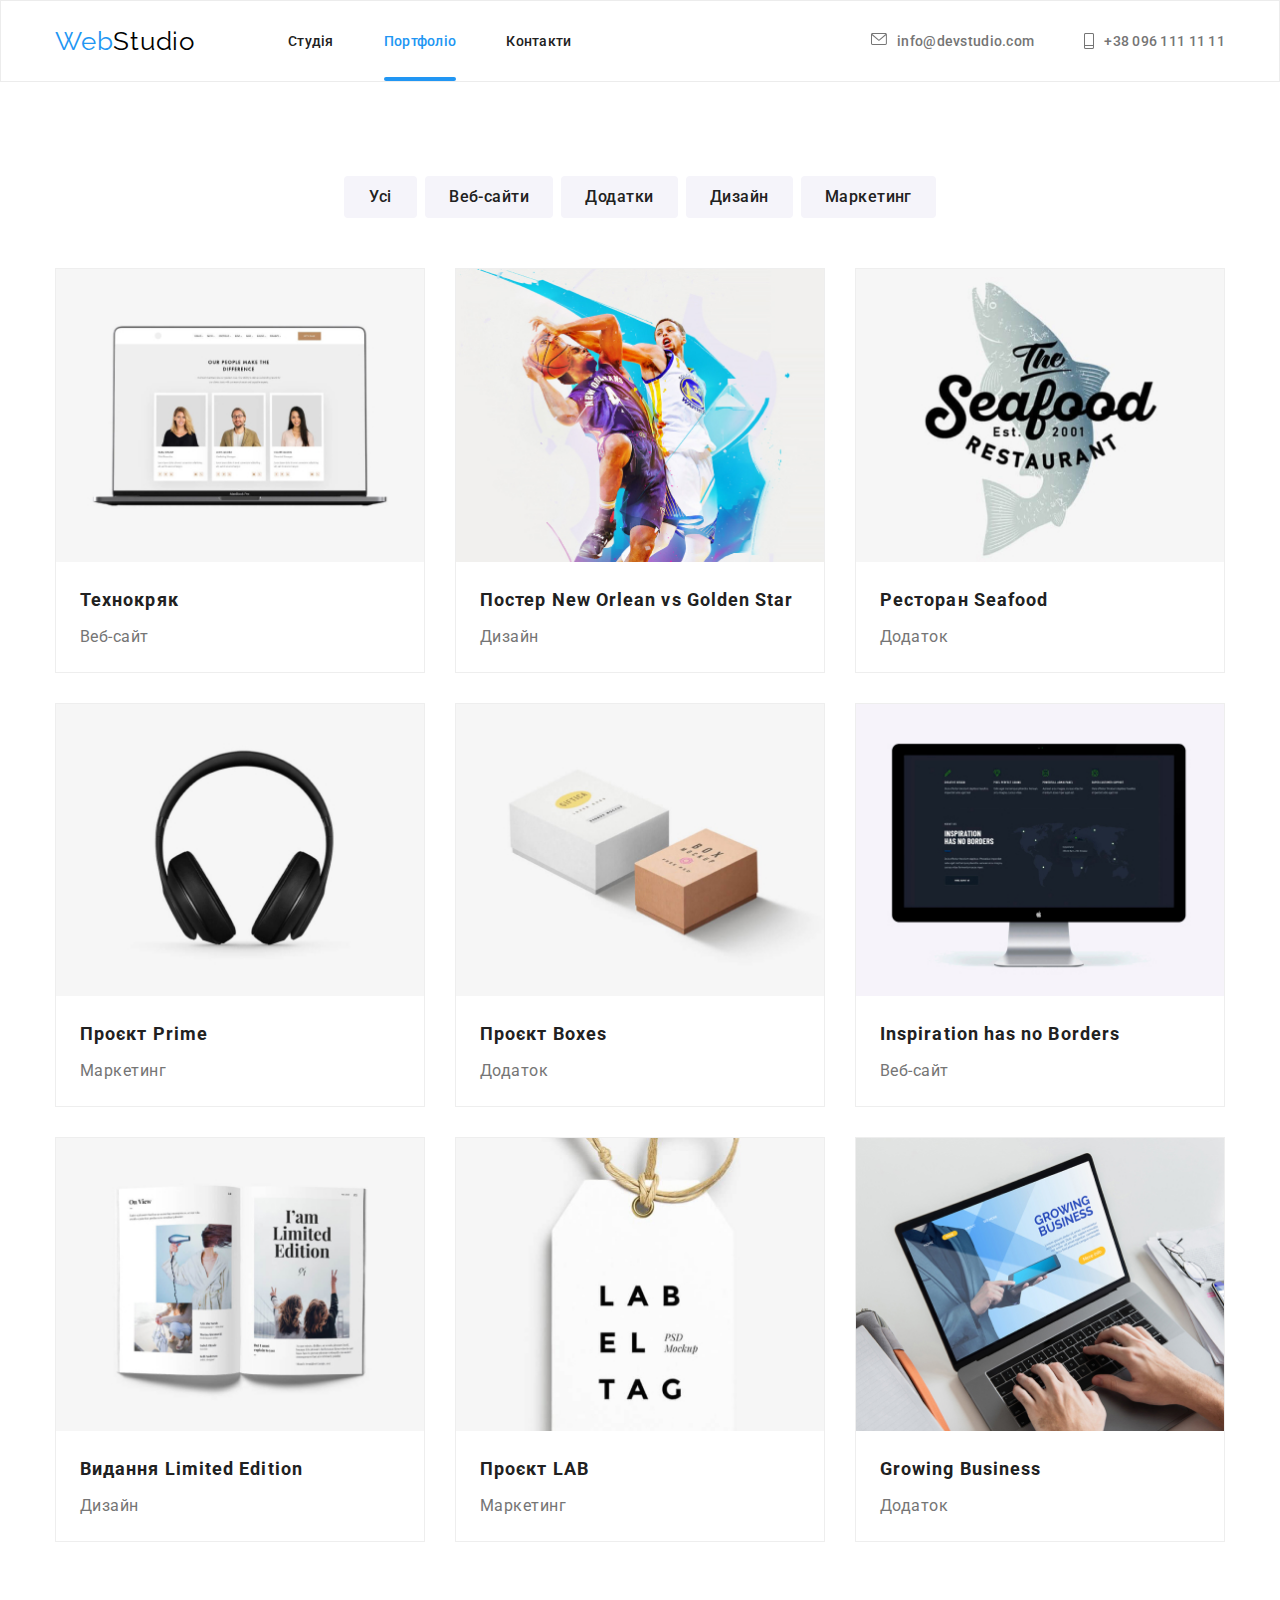
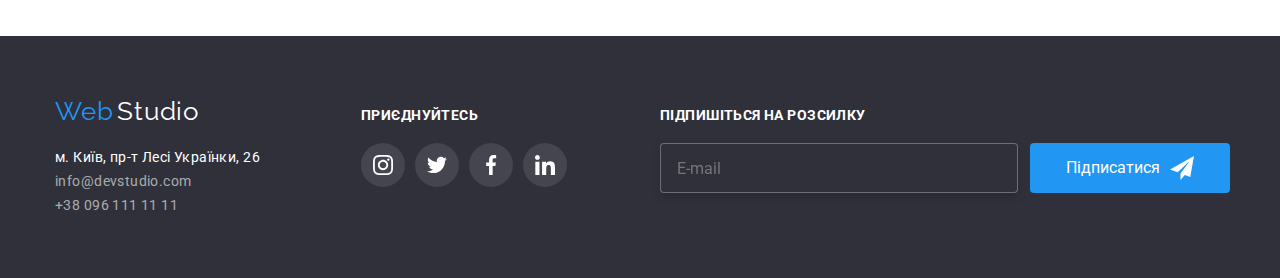
==== commit 71d0d86d: "hover button" ====
--- a/portfolio.html
+++ b/portfolio.html
@@ -24,9 +24,9 @@
         </div>
 
         <ul class="site-nav-list">
-            <li> <a href="./index.html" class="link">Студія</a></li>
-            <li> <a href="./portfolio.html" class="link current">Портфоліо</a></li>
-            <li> <a href="" class="link">Контакти</a></li>
+            <li> <a href="./index.html" class="header-link">Студія</a></li>
+            <li> <a href="./portfolio.html" class="header-link current">Портфоліо</a></li>
+            <li> <a href="" class="header-link">Контакти</a></li>
         </ul>
         </nav>
         <ul class="contact-nav-list">
--- a/css/styles.css
+++ b/css/styles.css
@@ -3,6 +3,7 @@
     --ptimary-text-color:#757575;
     --title-text-color:#212121;
     --accent-color: #2196F3;
+    --hover-accent-color: #188CE8;
     --background-header-color: #FFFFFF; 
     --logo-color: #000000; 
     --background-hero-color: #2F303A; 
@@ -32,6 +33,7 @@
     letter-spacing: 0.03em;
     text-decoration: none;
     color: var(--accent-color); 
+    
     }
 .logo-st {
     font-family: 'Raleway', sans-serif;
@@ -40,8 +42,9 @@
     letter-spacing: 0.03em;
     text-decoration: none;
     color:var(--logo-color);
-    }
-.list, .link, .link-mail, .link-tel, .site-nav-list,
+   
+    }
+.header-link, .list, .link, .link-mail, .link-tel, .site-nav-list,
 .contact-nav-list, .button-list {
     display: flex;
     list-style: none;
@@ -50,7 +53,8 @@
     transition-property:color;
     transition: var(--transition-func);
     }
-.link, .link-mail, .link-tel {
+.header-link, .link, .link-mail, .link-tel {
+ 
     text-decoration: none;
     color: inherit;
     font-weight: 500;
@@ -58,8 +62,8 @@
     line-height: 1.17;
     letter-spacing: 0.02em;
     }
-.site-nav-list .link:hover,
-.site-nav-list .link:focus {
+.site-nav-list .header-link:hover, .link:hover,
+.site-nav-list .header-link:hover, .link:focus {
     color: var(--accent-color); 
    
     }
@@ -69,16 +73,14 @@
 .link-tel:focus{
     color: var(--accent-color); 
 }
-
-.link.current {
+.header-link.current {
     position: relative;
     color: var(--accent-color);
-}
-
-.link.current:after {
+  }
+.header-link.current:after {
     content: "";
     position: absolute;
-    top: 52px;
+    bottom: 0;
     left: 0;
     background-color: var(--accent-color);
     display: block;
@@ -121,13 +123,13 @@
     height: auto;
 }
 .page-header {
-    padding: 32px 0;
+    padding: 0;
     background-color:var(--background-header-color);
     border:1px solid var(--header-border);
     }
 /*--------------site nav--------------*/
-.site-nav-list .link {
-   
+.header-link {
+    padding: 32px 0;
     color: var(--title-text-color) ;
     }
 .site-nav-list .contact-nav-list {
@@ -231,6 +233,11 @@
     min-width: 216px;
     height: 50px;
     }
+.button:hover, .button:focus {
+    background-color: var(--hover-accent-color);
+    box-shadow: 0px 4px 4px rgba(0, 0, 0, 0.15); 
+    transition: color var(--transition-func);
+}
 .button-list {
     display: flex;
     justify-content: center;
@@ -579,19 +586,22 @@
     display: flex;
     align-items: center;
     text-align: center;
-    padding-left: 28px;
+    justify-content: center;
+    gap: 10px;
     width: 200px;
     height: 50px;
     color: var(--hero-color);
-    background:var(--accent-color);
+    background-color:var(--accent-color);
     border: var(--accent-color);
+    border-radius: 4px;
+    cursor: pointer;
+}
+.footer-form-submit:hover, .footer-form-submit:focus {
+    background-color:var(--hover-accent-color);
     box-shadow: 0px 4px 4px rgba(0, 0, 0, 0.15);
-    border-radius: 4px;
-    cursor: pointer;
-}
-.icon-send {
-    padding-left: 10px;
-}
+    transition: color var(--transition-func);
+}
+
 .visually-hidden {
       position: absolute;
       white-space: nowrap;
@@ -616,16 +626,27 @@
     transition-property: visibility opacity;
     transition: var(--transition-func);
 }
-.button-modal {
+.modal-button {
+    display: flex;
+    align-items: center;
+    justify-content: center;
+    width: 30px;
+    height: 30px;
     position: absolute;
-    top: 0;
-    right: 0;
+    cursor: pointer;
+    top: 8px;
+    right: 8px;
     padding: 0;
-    margin: 0;
-    border: 0;
+    border:  1px solid rgba(0, 0, 0, 0.1);
+    border-radius: 50%;
+    background-color: var(--hero-color);
+ }
+ .modal-button:hover, .modal-button:focus {
+   fill: var(--accent-color);
+   transition: fill var(--transition-func);
  }
 .icon-close {
-    background: var(--hero-color);
+   color: var(--logo-color);
 }
 .modal {
     width: 100%;
@@ -656,10 +677,11 @@
     transition: opaciti;
 }
 .modal-form {
-    display: flex;
     flex-direction: column;
 }
 .feedback-form {
+    text-align: center;
+    margin-bottom: 12px;
     font-weight: 700;
     font-size: 20px;
     line-height: 1.15;
@@ -684,6 +706,7 @@
     border: 1px solid rgba(33, 33, 33, 0.2);
     border-radius: 4px;
     padding-left: 42px;
+   
     transition: border-color var(--transition-func);
 }
 .modal-form-input:focus {
@@ -696,6 +719,7 @@
 .modal-form-wrapper {
     display: block;
     position: relative;
+    margin-bottom: 10px;
      
 }
 .form-field-icon {
@@ -737,6 +761,8 @@
 }
 .modal-form-check:checked + .modal-form-check-desc::before {
 background-image: url(../images/icon-check.svg);
+border-color: transparent;
+transition: fill var(--transition-func);
 }
 .modal-form-check:focus + .modal-form-check-desc::before {
 outline: var(--accent-color);
@@ -748,21 +774,25 @@
     line-height: 1.714;
     letter-spacing: 0.03em;
     color: var(--ptimary-text-color);  
-    margin-bottom: 30px;
+    margin:20px 0 30px 0;
 }
 .modal-form-submit {
     display: block;
-    padding: 0;
-    margin-left: auto;
-    margin-right: auto;
+    padding: 10px 52px;
+    margin: 0 auto;
     width: 200px;
     height: 50px;
     color: var(--hero-color);
-    background:var(--accent-color);
+    background: var(--accent-color);
     border: var(--accent-color);
     box-shadow: 0px 4px 4px rgba(0, 0, 0, 0.15);
     border-radius: 4px;
     cursor: pointer;
+}
+.modal-form-submit:hover, .modal-form-submit:focus {
+    background-color: var(--hover-accent-color);
+    box-shadow: 0px 4px 4px rgba(0, 0, 0, 0.15);
+    transition: color var(--transition-func);
 }
 .link-form{
     color: var(--accent-color);
--- a/css/styles.css
+++ b/css/styles.css
@@ -3,6 +3,7 @@
     --ptimary-text-color:#757575;
     --title-text-color:#212121;
     --accent-color: #2196F3;
+    --hover-accent-color: #188CE8;
     --background-header-color: #FFFFFF; 
     --logo-color: #000000; 
     --background-hero-color: #2F303A; 
@@ -32,6 +33,7 @@
     letter-spacing: 0.03em;
     text-decoration: none;
     color: var(--accent-color); 
+    
     }
 .logo-st {
     font-family: 'Raleway', sans-serif;
@@ -40,8 +42,9 @@
     letter-spacing: 0.03em;
     text-decoration: none;
     color:var(--logo-color);
-    }
-.list, .link, .link-mail, .link-tel, .site-nav-list,
+   
+    }
+.header-link, .list, .link, .link-mail, .link-tel, .site-nav-list,
 .contact-nav-list, .button-list {
     display: flex;
     list-style: none;
@@ -50,7 +53,8 @@
     transition-property:color;
     transition: var(--transition-func);
     }
-.link, .link-mail, .link-tel {
+.header-link, .link, .link-mail, .link-tel {
+ 
     text-decoration: none;
     color: inherit;
     font-weight: 500;
@@ -58,8 +62,8 @@
     line-height: 1.17;
     letter-spacing: 0.02em;
     }
-.site-nav-list .link:hover,
-.site-nav-list .link:focus {
+.site-nav-list .header-link:hover, .link:hover,
+.site-nav-list .header-link:hover, .link:focus {
     color: var(--accent-color); 
    
     }
@@ -69,16 +73,14 @@
 .link-tel:focus{
     color: var(--accent-color); 
 }
-
-.link.current {
+.header-link.current {
     position: relative;
     color: var(--accent-color);
-}
-
-.link.current:after {
+  }
+.header-link.current:after {
     content: "";
     position: absolute;
-    top: 52px;
+    bottom: 0;
     left: 0;
     background-color: var(--accent-color);
     display: block;
@@ -121,13 +123,13 @@
     height: auto;
 }
 .page-header {
-    padding: 32px 0;
+    padding: 0;
     background-color:var(--background-header-color);
     border:1px solid var(--header-border);
     }
 /*--------------site nav--------------*/
-.site-nav-list .link {
-   
+.header-link {
+    padding: 32px 0;
     color: var(--title-text-color) ;
     }
 .site-nav-list .contact-nav-list {
@@ -231,6 +233,11 @@
     min-width: 216px;
     height: 50px;
     }
+.button:hover, .button:focus {
+    background-color: var(--hover-accent-color);
+    box-shadow: 0px 4px 4px rgba(0, 0, 0, 0.15); 
+    transition: color var(--transition-func);
+}
 .button-list {
     display: flex;
     justify-content: center;
@@ -579,19 +586,22 @@
     display: flex;
     align-items: center;
     text-align: center;
-    padding-left: 28px;
+    justify-content: center;
+    gap: 10px;
     width: 200px;
     height: 50px;
     color: var(--hero-color);
-    background:var(--accent-color);
+    background-color:var(--accent-color);
     border: var(--accent-color);
+    border-radius: 4px;
+    cursor: pointer;
+}
+.footer-form-submit:hover, .footer-form-submit:focus {
+    background-color:var(--hover-accent-color);
     box-shadow: 0px 4px 4px rgba(0, 0, 0, 0.15);
-    border-radius: 4px;
-    cursor: pointer;
-}
-.icon-send {
-    padding-left: 10px;
-}
+    transition: color var(--transition-func);
+}
+
 .visually-hidden {
       position: absolute;
       white-space: nowrap;
@@ -616,16 +626,27 @@
     transition-property: visibility opacity;
     transition: var(--transition-func);
 }
-.button-modal {
+.modal-button {
+    display: flex;
+    align-items: center;
+    justify-content: center;
+    width: 30px;
+    height: 30px;
     position: absolute;
-    top: 0;
-    right: 0;
+    cursor: pointer;
+    top: 8px;
+    right: 8px;
     padding: 0;
-    margin: 0;
-    border: 0;
+    border:  1px solid rgba(0, 0, 0, 0.1);
+    border-radius: 50%;
+    background-color: var(--hero-color);
+ }
+ .modal-button:hover, .modal-button:focus {
+   fill: var(--accent-color);
+   transition: fill var(--transition-func);
  }
 .icon-close {
-    background: var(--hero-color);
+   color: var(--logo-color);
 }
 .modal {
     width: 100%;
@@ -656,10 +677,11 @@
     transition: opaciti;
 }
 .modal-form {
-    display: flex;
     flex-direction: column;
 }
 .feedback-form {
+    text-align: center;
+    margin-bottom: 12px;
     font-weight: 700;
     font-size: 20px;
     line-height: 1.15;
@@ -684,6 +706,7 @@
     border: 1px solid rgba(33, 33, 33, 0.2);
     border-radius: 4px;
     padding-left: 42px;
+   
     transition: border-color var(--transition-func);
 }
 .modal-form-input:focus {
@@ -696,6 +719,7 @@
 .modal-form-wrapper {
     display: block;
     position: relative;
+    margin-bottom: 10px;
      
 }
 .form-field-icon {
@@ -737,6 +761,8 @@
 }
 .modal-form-check:checked + .modal-form-check-desc::before {
 background-image: url(../images/icon-check.svg);
+border-color: transparent;
+transition: fill var(--transition-func);
 }
 .modal-form-check:focus + .modal-form-check-desc::before {
 outline: var(--accent-color);
@@ -748,21 +774,25 @@
     line-height: 1.714;
     letter-spacing: 0.03em;
     color: var(--ptimary-text-color);  
-    margin-bottom: 30px;
+    margin:20px 0 30px 0;
 }
 .modal-form-submit {
     display: block;
-    padding: 0;
-    margin-left: auto;
-    margin-right: auto;
+    padding: 10px 52px;
+    margin: 0 auto;
     width: 200px;
     height: 50px;
     color: var(--hero-color);
-    background:var(--accent-color);
+    background: var(--accent-color);
     border: var(--accent-color);
     box-shadow: 0px 4px 4px rgba(0, 0, 0, 0.15);
     border-radius: 4px;
     cursor: pointer;
+}
+.modal-form-submit:hover, .modal-form-submit:focus {
+    background-color: var(--hover-accent-color);
+    box-shadow: 0px 4px 4px rgba(0, 0, 0, 0.15);
+    transition: color var(--transition-func);
 }
 .link-form{
     color: var(--accent-color);
